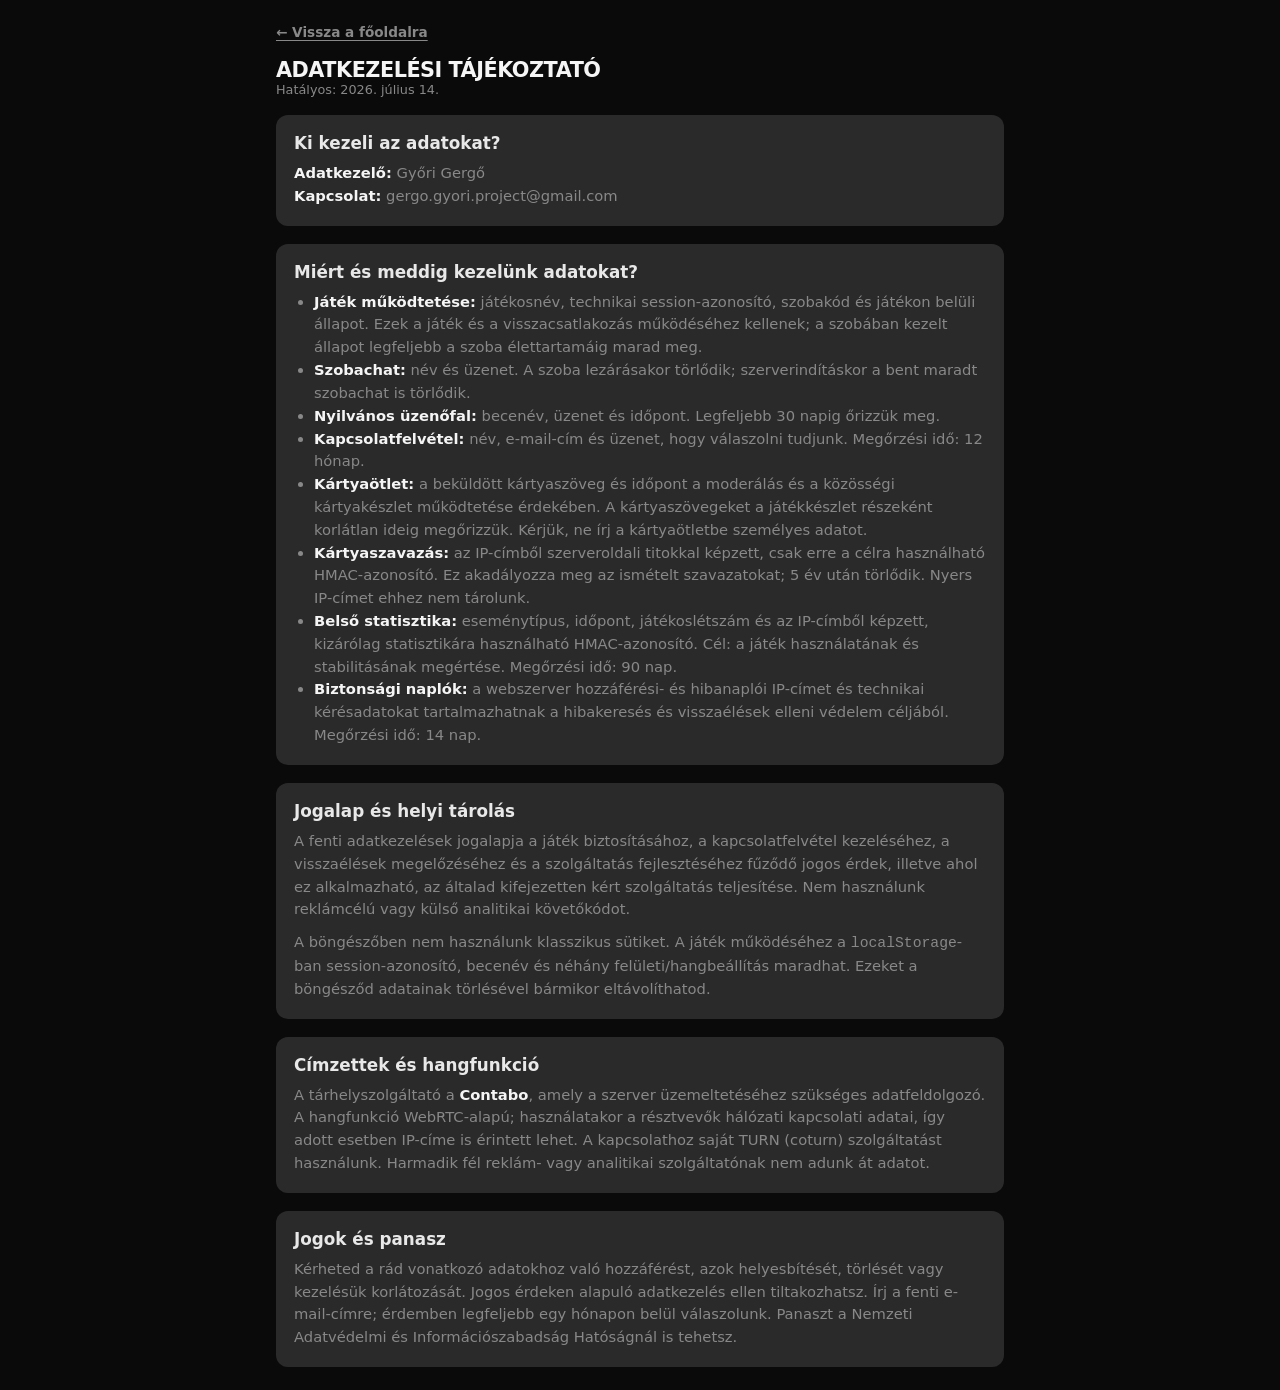
==== static/adatkezeles.html @ 983ae7fc "feat: publish privacy notice and retention rules" ====
<!DOCTYPE html>
<html lang="hu">
<head>
  <meta charset="UTF-8">
  <meta name="viewport" content="width=device-width, initial-scale=1.0">
  <title>Adatkezelési tájékoztató – Emberiség Ellenes Kártyák</title>
  <meta name="robots" content="noindex, follow">
  <link rel="canonical" href="https://emberisegelleneskartyak.hu/adatkezeles">
  <link rel="icon" type="image/svg+xml" href="/static/favicon.svg">
  <link rel="stylesheet" href="/static/css/base.css">
  <style>
    .privacy-page { max-width: 760px; justify-content: flex-start; gap: 18px; }
    .back-link { color: var(--text-muted); font-size: .85rem; font-weight: 700; text-decoration: underline; text-underline-offset: 3px; width: fit-content; }
    .privacy-card { background: var(--grey); border-radius: var(--radius); padding: 18px; }
    .privacy-card h2 { font-size: 1.05rem; margin: 0 0 9px; }
    .privacy-card p, .privacy-card li { color: var(--text-muted); font-size: .92rem; line-height: 1.55; }
    .privacy-card p { margin: 0; }
    .privacy-card ul { margin: 8px 0 0; padding-left: 20px; }
    .privacy-card strong { color: var(--white); }
    .updated { color: var(--text-muted); font-size: .8rem; }
  </style>
</head>
<body>
  <main class="page privacy-page">
    <a class="back-link" href="/">← Vissza a főoldalra</a>
    <header>
      <div class="logo">Adatkezelési tájékoztató</div>
      <p class="updated">Hatályos: 2026. július 14.</p>
    </header>

    <section class="privacy-card">
      <h2>Ki kezeli az adatokat?</h2>
      <p><strong>Adatkezelő:</strong> Győri Gergő<br><strong>Kapcsolat:</strong> <a href="mailto:gergo.gyori.project@gmail.com">gergo.gyori.project@gmail.com</a></p>
    </section>

    <section class="privacy-card">
      <h2>Miért és meddig kezelünk adatokat?</h2>
      <ul>
        <li><strong>Játék működtetése:</strong> játékosnév, technikai session-azonosító, szobakód és játékon belüli állapot. Ezek a játék és a visszacsatlakozás működéséhez kellenek; a szobában kezelt állapot legfeljebb a szoba élettartamáig marad meg.</li>
        <li><strong>Szobachat:</strong> név és üzenet. A szoba lezárásakor törlődik; szerverindításkor a bent maradt szobachat is törlődik.</li>
        <li><strong>Nyilvános üzenőfal:</strong> becenév, üzenet és időpont. Legfeljebb 30 napig őrizzük meg.</li>
        <li><strong>Kapcsolatfelvétel:</strong> név, e-mail-cím és üzenet, hogy válaszolni tudjunk. Megőrzési idő: 12 hónap.</li>
        <li><strong>Kártyaötlet:</strong> a beküldött kártyaszöveg és időpont a moderálás és a közösségi kártyakészlet működtetése érdekében. A kártyaszövegeket a játékkészlet részeként korlátlan ideig megőrizzük. Kérjük, ne írj a kártyaötletbe személyes adatot.</li>
        <li><strong>Kártyaszavazás:</strong> az IP-címből szerveroldali titokkal képzett, csak erre a célra használható HMAC-azonosító. Ez akadályozza meg az ismételt szavazatokat; 5 év után törlődik. Nyers IP-címet ehhez nem tárolunk.</li>
        <li><strong>Belső statisztika:</strong> eseménytípus, időpont, játékoslétszám és az IP-címből képzett, kizárólag statisztikára használható HMAC-azonosító. Cél: a játék használatának és stabilitásának megértése. Megőrzési idő: 90 nap.</li>
        <li><strong>Biztonsági naplók:</strong> a webszerver hozzáférési- és hibanaplói IP-címet és technikai kérésadatokat tartalmazhatnak a hibakeresés és visszaélések elleni védelem céljából. Megőrzési idő: 14 nap.</li>
      </ul>
    </section>

    <section class="privacy-card">
      <h2>Jogalap és helyi tárolás</h2>
      <p>A fenti adatkezelések jogalapja a játék biztosításához, a kapcsolatfelvétel kezeléséhez, a visszaélések megelőzéséhez és a szolgáltatás fejlesztéséhez fűződő jogos érdek, illetve ahol ez alkalmazható, az általad kifejezetten kért szolgáltatás teljesítése. Nem használunk reklámcélú vagy külső analitikai követőkódot.</p>
      <p style="margin-top:10px">A böngészőben nem használunk klasszikus sütiket. A játék működéséhez a <code>localStorage</code>-ban session-azonosító, becenév és néhány felületi/hangbeállítás maradhat. Ezeket a böngésződ adatainak törlésével bármikor eltávolíthatod.</p>
    </section>

    <section class="privacy-card">
      <h2>Címzettek és hangfunkció</h2>
      <p>A tárhelyszolgáltató a <strong>Contabo</strong>, amely a szerver üzemeltetéséhez szükséges adatfeldolgozó. A hangfunkció WebRTC-alapú; használatakor a résztvevők hálózati kapcsolati adatai, így adott esetben IP-címe is érintett lehet. A kapcsolathoz saját TURN (coturn) szolgáltatást használunk. Harmadik fél reklám- vagy analitikai szolgáltatónak nem adunk át adatot.</p>
    </section>

    <section class="privacy-card">
      <h2>Jogok és panasz</h2>
      <p>Kérheted a rád vonatkozó adatokhoz való hozzáférést, azok helyesbítését, törlését vagy kezelésük korlátozását. Jogos érdeken alapuló adatkezelés ellen tiltakozhatsz. Írj a fenti e-mail-címre; érdemben legfeljebb egy hónapon belül válaszolunk. Panaszt a <a href="https://www.naih.hu/erintetti-jogok" target="_blank" rel="noopener">Nemzeti Adatvédelmi és Információszabadság Hatóságnál</a> is tehetsz.</p>
    </section>
  </main>
</body>
</html>
---- static/css/base.css ----
*, *::before, *::after { box-sizing: border-box; margin: 0; padding: 0; }

:root {
  --black: #0a0a0a;
  --white: #f5f5f5;
  --grey:  #2a2a2a;
  --grey2: #3d3d3d;
  --accent: #e8e8e8;
  --danger: #c0392b;
  --success: #27ae60;
  --text-muted: #888;
  --radius: 12px;
  --card-radius: 10px;
  --font: 'Segoe UI', system-ui, sans-serif;
}

html, body {
  height: 100%;
  background: var(--black);
  color: var(--white);
  font-family: var(--font);
  font-size: 16px;
  -webkit-tap-highlight-color: transparent;
  overscroll-behavior: none;
}

a { color: inherit; text-decoration: none; }

.page {
  min-height: 100dvh;
  max-width: 480px;
  margin: 0 auto;
  padding: 24px 16px;
  display: flex;
  flex-direction: column;
  gap: 20px;
}

.logo {
  font-size: 1.3rem;
  font-weight: 800;
  letter-spacing: -0.5px;
  text-transform: uppercase;
}

h1 { font-size: 1.6rem; font-weight: 800; }
h2 { font-size: 1.1rem; font-weight: 700; color: var(--accent); }

/* Inputs */
.input {
  width: 100%;
  background: var(--grey);
  border: 2px solid var(--grey2);
  border-radius: var(--radius);
  color: var(--white);
  font-size: 1rem;
  padding: 14px 16px;
  outline: none;
  transition: border-color .15s;
}
.input:focus { border-color: var(--white); }
.input::placeholder { color: var(--text-muted); }

/* Buttons */
.btn {
  display: block;
  width: 100%;
  padding: 15px;
  border-radius: var(--radius);
  border: none;
  font-size: 1rem;
  font-weight: 700;
  cursor: pointer;
  text-align: center;
  transition: opacity .15s, transform .1s;
  letter-spacing: .3px;
}
.btn:active { transform: scale(.97); opacity: .85; }
.btn-primary { background: var(--white); color: var(--black); }
.btn-secondary { background: var(--grey); color: var(--white); }
.btn-danger { background: var(--danger); color: var(--white); }
.btn-sm {
  width: auto;
  padding: 8px 16px;
  font-size: .85rem;
  border-radius: 8px;
}
.btn:disabled { opacity: .4; cursor: not-allowed; }

/* Form group */
.field { display: flex; flex-direction: column; gap: 8px; }
.label { font-size: .85rem; font-weight: 600; color: var(--accent); }

/* Error */
.error-msg { color: var(--danger); font-size: .85rem; min-height: 1.2em; }

/* Card base */
.card-black, .card-white {
  border-radius: var(--card-radius);
  padding: 20px;
  font-weight: 700;
  line-height: 1.4;
  position: relative;
  user-select: none;
}
.card-black {
  background: var(--black);
  color: var(--white);
  border: 2px solid var(--white);
}
.card-white {
  background: var(--white);
  color: var(--black);
  border: 2px solid var(--black);
}

/* Player list */
.player-list { display: flex; flex-direction: column; gap: 8px; }
.player-row {
  display: flex;
  align-items: center;
  justify-content: space-between;
  padding: 10px 14px;
  background: var(--grey);
  border-radius: 8px;
  font-size: .9rem;
}
.player-row .name { font-weight: 600; }
.player-row .score { color: var(--text-muted); }
.player-row.czar .name::before { content: '♛ '; color: gold; }
.player-row.you .name::after  { content: ' (te)'; color: var(--text-muted); font-weight: 400; }
.player-row.disconnected { opacity: .4; }

/* Select row (editions, options) */
.select-group { display: flex; flex-direction: column; gap: 8px; }
.select-option {
  display: flex;
  align-items: center;
  gap: 12px;
  padding: 12px 14px;
  background: var(--grey);
  border-radius: 8px;
  cursor: pointer;
  font-size: .9rem;
  border: 2px solid transparent;
  transition: border-color .15s;
}
.select-option.selected { border-color: var(--white); }
.select-option input[type=checkbox],
.select-option input[type=radio] { accent-color: var(--white); width: 18px; height: 18px; cursor: pointer; }
.edition-hint { opacity: .55; font-size: .75rem; font-weight: 400; }

/* Segmented control */
.seg-control { display: flex; background: var(--grey); border-radius: var(--radius); overflow: hidden; }
.seg-control button {
  flex: 1;
  padding: 10px;
  background: none;
  border: none;
  color: var(--text-muted);
  font-size: .85rem;
  font-weight: 600;
  cursor: pointer;
  transition: background .15s, color .15s;
}
.seg-control button.active { background: var(--white); color: var(--black); }

/* Divider */
.divider { border: none; border-top: 1px solid var(--grey2); }

/* Toast */
#toast {
  position: fixed;
  bottom: 24px;
  left: 50%;
  transform: translateX(-50%) translateY(80px);
  background: var(--grey2);
  color: var(--white);
  padding: 12px 20px;
  border-radius: 20px;
  font-size: .9rem;
  font-weight: 600;
  transition: transform .25s ease;
  pointer-events: none;
  z-index: 999;
  white-space: nowrap;
}
#toast.show { transform: translateX(-50%) translateY(0); }

/* Overlay / modal */
.overlay {
  position: fixed; inset: 0;
  background: rgba(0,0,0,.75);
  display: flex; align-items: center; justify-content: center;
  z-index: 100;
  padding: 16px;
}
.modal {
  background: var(--grey);
  border-radius: var(--radius);
  padding: 24px;
  width: 100%;
  max-width: 380px;
  display: flex;
  flex-direction: column;
  gap: 16px;
}
.modal h2 { font-size: 1.1rem; }
.modal-actions { display: flex; gap: 10px; }
.modal-actions .btn { flex: 1; }
.hidden { display: none !important; }

/* Mic / voice button */
.mic-btn {
  width: 36px;
  height: 36px;
  border-radius: 50%;
  border: none;
  background: var(--grey2);
  color: var(--white);
  font-size: 1rem;
  cursor: pointer;
  display: flex;
  align-items: center;
  justify-content: center;
  transition: background .15s, transform .1s;
  flex-shrink: 0;
  line-height: 1;
}
.mic-btn.muted { background: var(--danger); }
.mic-btn:active { transform: scale(.9); }

/* Mute indicator next to player names */
.voice-indicator { font-size: .8rem; margin-right: 4px; }
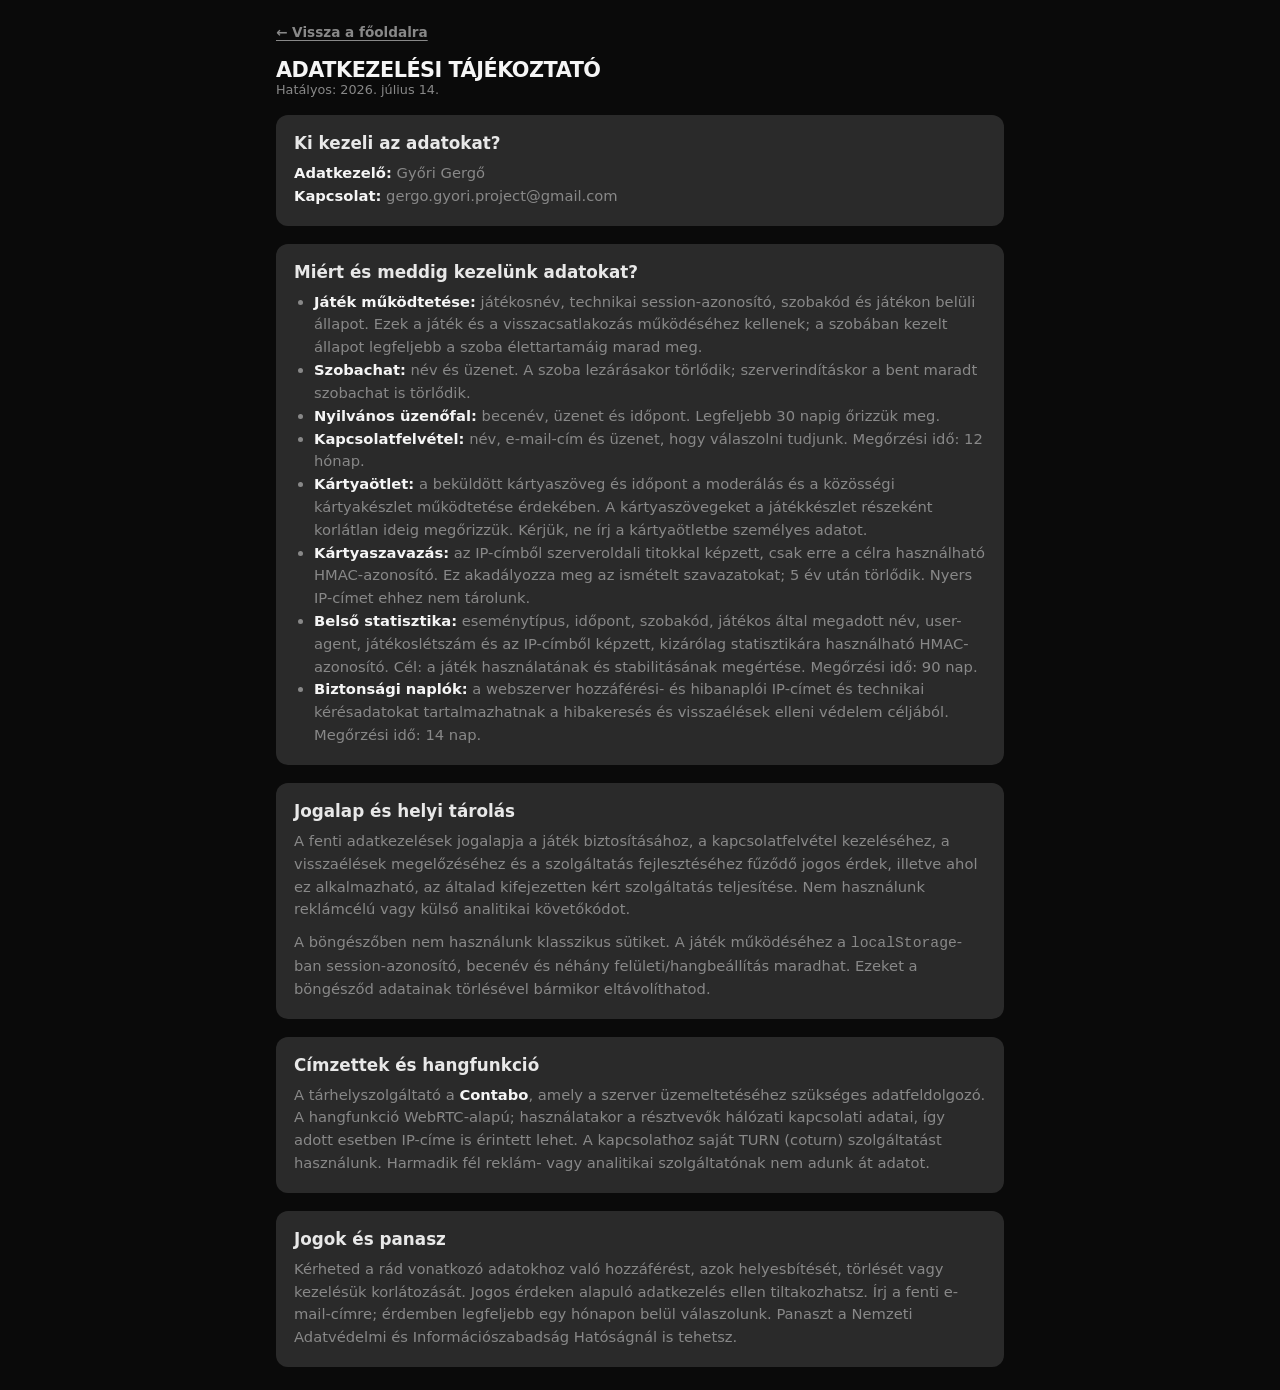
==== commit c9c1a890: "fix: retain admin analytics event details" ====
--- a/static/adatkezeles.html
+++ b/static/adatkezeles.html
@@ -42,7 +42,7 @@
         <li><strong>Kapcsolatfelvétel:</strong> név, e-mail-cím és üzenet, hogy válaszolni tudjunk. Megőrzési idő: 12 hónap.</li>
         <li><strong>Kártyaötlet:</strong> a beküldött kártyaszöveg és időpont a moderálás és a közösségi kártyakészlet működtetése érdekében. A kártyaszövegeket a játékkészlet részeként korlátlan ideig megőrizzük. Kérjük, ne írj a kártyaötletbe személyes adatot.</li>
         <li><strong>Kártyaszavazás:</strong> az IP-címből szerveroldali titokkal képzett, csak erre a célra használható HMAC-azonosító. Ez akadályozza meg az ismételt szavazatokat; 5 év után törlődik. Nyers IP-címet ehhez nem tárolunk.</li>
-        <li><strong>Belső statisztika:</strong> eseménytípus, időpont, játékoslétszám és az IP-címből képzett, kizárólag statisztikára használható HMAC-azonosító. Cél: a játék használatának és stabilitásának megértése. Megőrzési idő: 90 nap.</li>
+        <li><strong>Belső statisztika:</strong> eseménytípus, időpont, szobakód, játékos által megadott név, user-agent, játékoslétszám és az IP-címből képzett, kizárólag statisztikára használható HMAC-azonosító. Cél: a játék használatának és stabilitásának megértése. Megőrzési idő: 90 nap.</li>
         <li><strong>Biztonsági naplók:</strong> a webszerver hozzáférési- és hibanaplói IP-címet és technikai kérésadatokat tartalmazhatnak a hibakeresés és visszaélések elleni védelem céljából. Megőrzési idő: 14 nap.</li>
       </ul>
     </section>
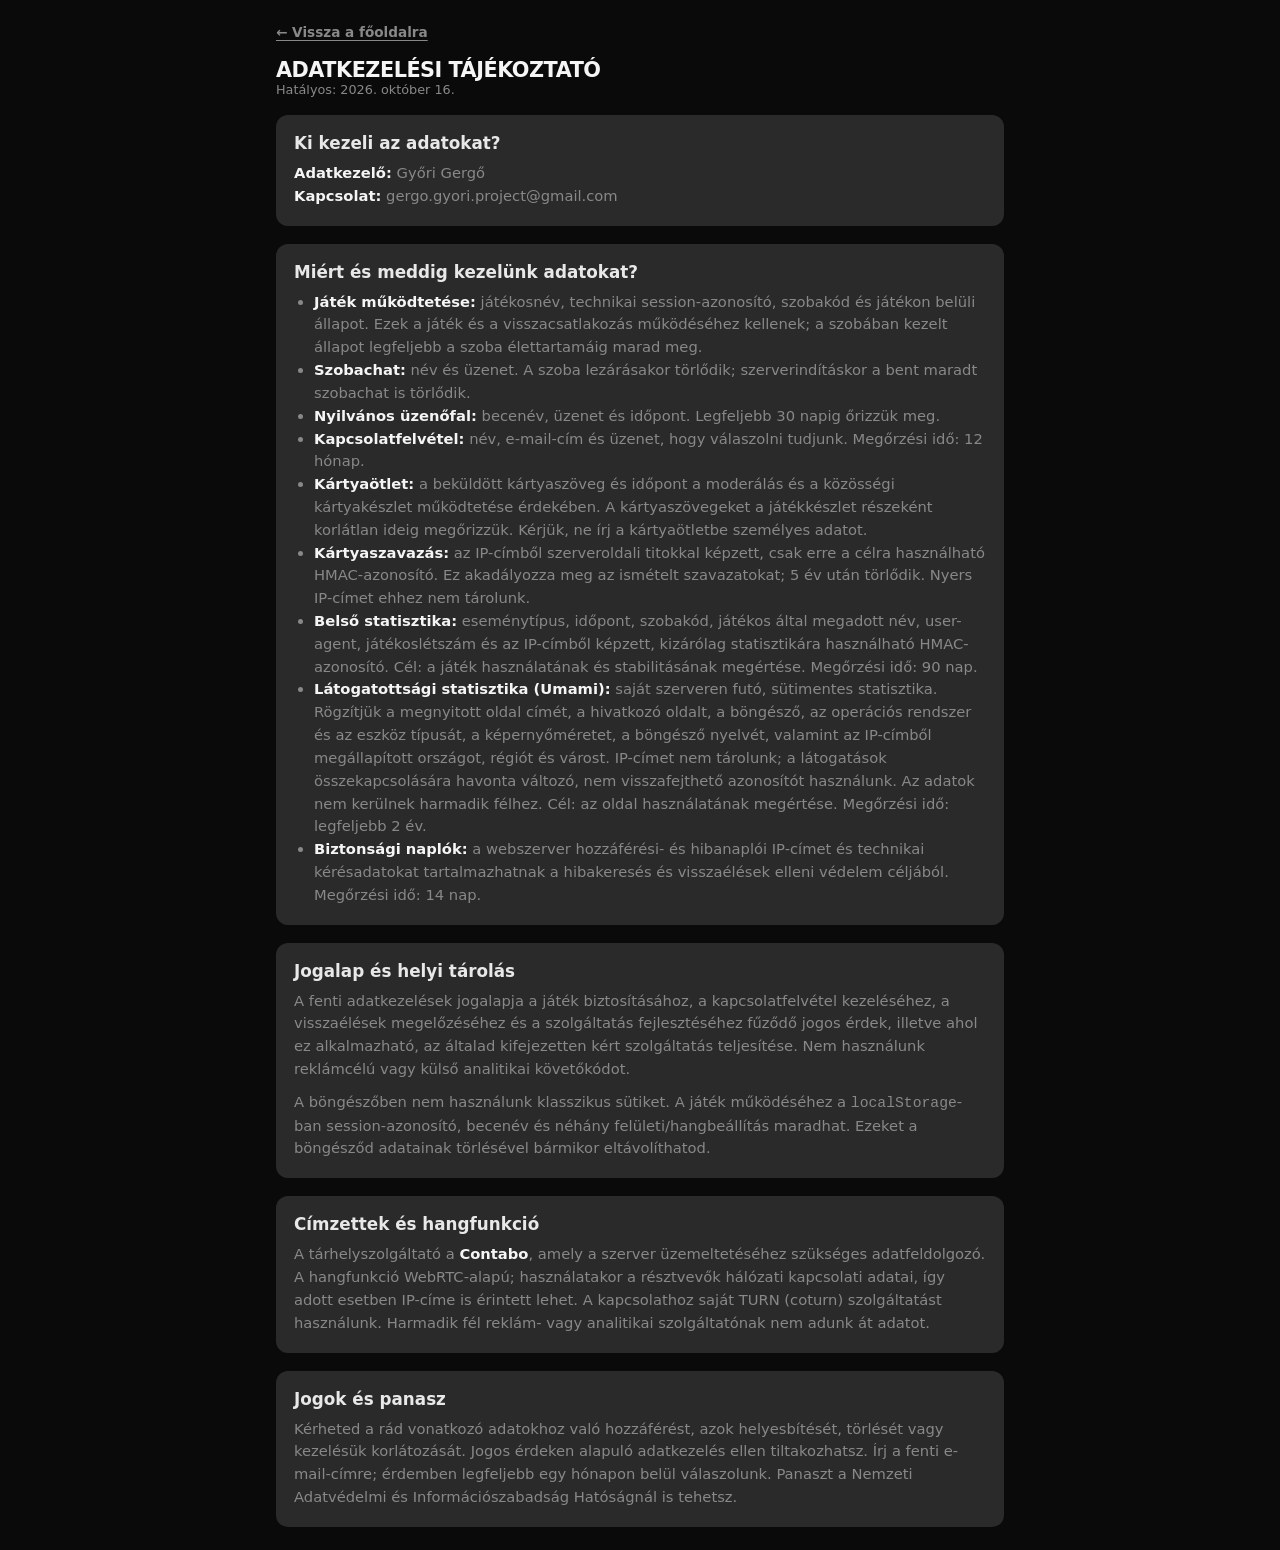
==== commit 6fa11e46: "feat: hidden ad banner slot, Umami in privacy notice, 2-year Umami retention - static/js/ads.js: one" ====
--- a/static/adatkezeles.html
+++ b/static/adatkezeles.html
@@ -19,13 +19,14 @@
     .privacy-card strong { color: var(--white); }
     .updated { color: var(--text-muted); font-size: .8rem; }
   </style>
+  <script defer src="https://stats.emberisegelleneskartyak.hu/script.js" data-website-id="3a36dfac-359e-4e1c-afda-27530984c903"></script>
 </head>
 <body>
   <main class="page privacy-page">
     <a class="back-link" href="/">← Vissza a főoldalra</a>
     <header>
       <div class="logo">Adatkezelési tájékoztató</div>
-      <p class="updated">Hatályos: 2026. július 14.</p>
+      <p class="updated">Hatályos: 2026. október 16.</p>
     </header>
 
     <section class="privacy-card">
@@ -43,6 +44,7 @@
         <li><strong>Kártyaötlet:</strong> a beküldött kártyaszöveg és időpont a moderálás és a közösségi kártyakészlet működtetése érdekében. A kártyaszövegeket a játékkészlet részeként korlátlan ideig megőrizzük. Kérjük, ne írj a kártyaötletbe személyes adatot.</li>
         <li><strong>Kártyaszavazás:</strong> az IP-címből szerveroldali titokkal képzett, csak erre a célra használható HMAC-azonosító. Ez akadályozza meg az ismételt szavazatokat; 5 év után törlődik. Nyers IP-címet ehhez nem tárolunk.</li>
         <li><strong>Belső statisztika:</strong> eseménytípus, időpont, szobakód, játékos által megadott név, user-agent, játékoslétszám és az IP-címből képzett, kizárólag statisztikára használható HMAC-azonosító. Cél: a játék használatának és stabilitásának megértése. Megőrzési idő: 90 nap.</li>
+        <li><strong>Látogatottsági statisztika (Umami):</strong> saját szerveren futó, sütimentes statisztika. Rögzítjük a megnyitott oldal címét, a hivatkozó oldalt, a böngésző, az operációs rendszer és az eszköz típusát, a képernyőméretet, a böngésző nyelvét, valamint az IP-címből megállapított országot, régiót és várost. IP-címet nem tárolunk; a látogatások összekapcsolására havonta változó, nem visszafejthető azonosítót használunk. Az adatok nem kerülnek harmadik félhez. Cél: az oldal használatának megértése. Megőrzési idő: legfeljebb 2 év.</li>
         <li><strong>Biztonsági naplók:</strong> a webszerver hozzáférési- és hibanaplói IP-címet és technikai kérésadatokat tartalmazhatnak a hibakeresés és visszaélések elleni védelem céljából. Megőrzési idő: 14 nap.</li>
       </ul>
     </section>
--- a/static/css/base.css
+++ b/static/css/base.css
@@ -136,11 +136,8 @@
 .select-option {
   display: flex;
   align-items: center;
-  gap: 12px;
-  padding: 12px 14px;
   background: var(--grey);
   border-radius: 8px;
-  cursor: pointer;
   font-size: .9rem;
   border: 2px solid transparent;
   transition: border-color .15s;
@@ -148,7 +145,29 @@
 .select-option.selected { border-color: var(--white); }
 .select-option input[type=checkbox],
 .select-option input[type=radio] { accent-color: var(--white); width: 18px; height: 18px; cursor: pointer; }
+.edition-choice {
+  display: flex;
+  align-items: center;
+  gap: 12px;
+  min-width: 0;
+  flex: 1;
+  padding: 12px 14px;
+  cursor: pointer;
+}
 .edition-hint { opacity: .55; font-size: .75rem; font-weight: 400; }
+.edition-cards-link {
+  align-self: stretch;
+  display: flex;
+  align-items: center;
+  padding: 0 12px;
+  border-left: 1px solid var(--grey2);
+  color: var(--white);
+  font-size: .75rem;
+  font-weight: 700;
+  text-decoration: none;
+  white-space: nowrap;
+}
+.edition-cards-link:active { background: var(--grey2); }
 
 /* Segmented control */
 .seg-control { display: flex; background: var(--grey); border-radius: var(--radius); overflow: hidden; }
@@ -232,3 +251,21 @@
 
 /* Mute indicator next to player names */
 .voice-indicator { font-size: .8rem; margin-right: 4px; }
+
+/* Bottom ad banner (static/js/ads.js) — in normal flow, never sticky/overlay.
+   Fixed height so the page doesn't jump when an ad loads. */
+.ad-slot { display: flex; flex-direction: column; align-items: center; gap: 4px; }
+.ad-slot[hidden] { display: none; }
+.ad-slot-label {
+  font-size: .65rem; letter-spacing: .08em; text-transform: uppercase;
+  color: var(--text-muted);
+}
+.ad-slot-box {
+  width: 100%; max-width: 320px; height: 50px;
+  display: flex; align-items: center; justify-content: center;
+  background: var(--grey); border: 1px dashed var(--grey2); border-radius: 6px;
+  color: var(--text-muted); font-size: .75rem; overflow: hidden;
+}
+@media (min-width: 641px) {
+  .ad-slot-box { max-width: 468px; height: 60px; }
+}
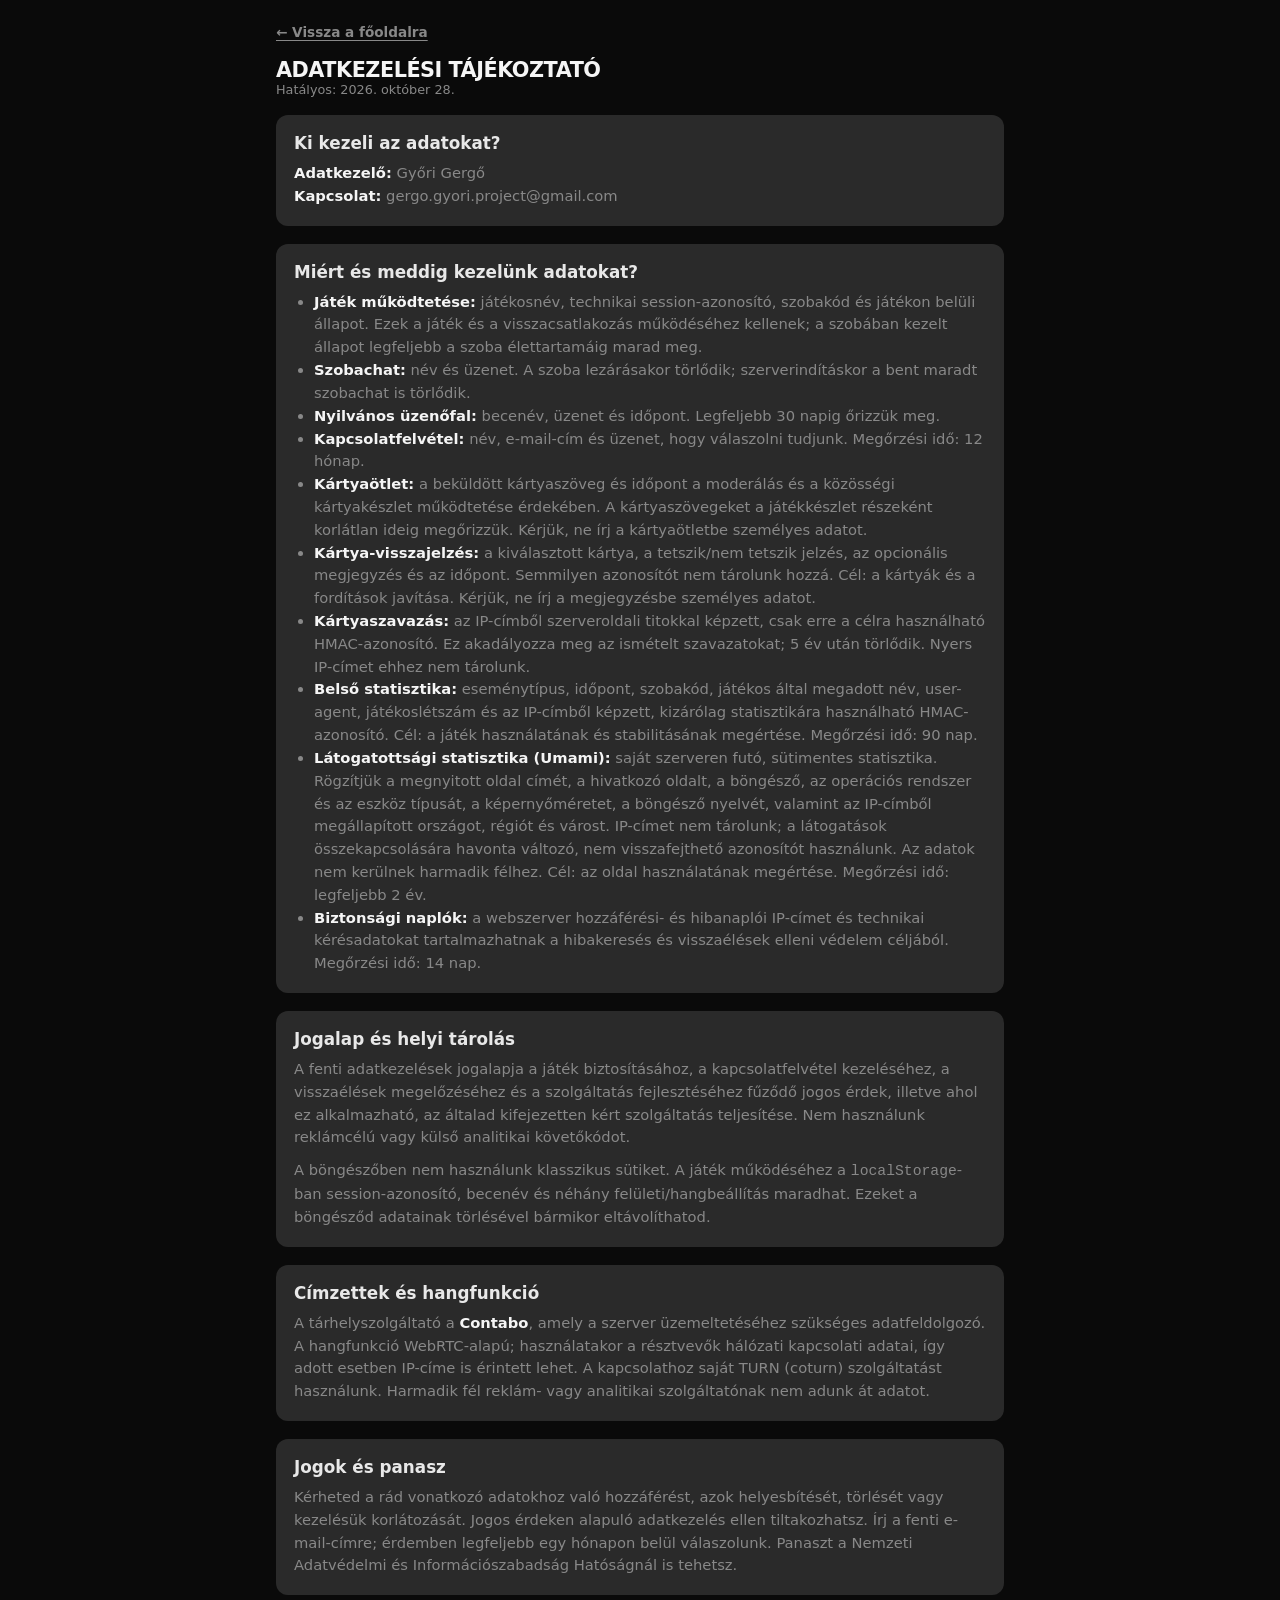
==== commit 9f73f383: "feat: card feedback page (/visszajelzes) replaces the in-game lightbulb Players search a card by typ" ====
--- a/static/adatkezeles.html
+++ b/static/adatkezeles.html
@@ -19,14 +19,15 @@
     .privacy-card strong { color: var(--white); }
     .updated { color: var(--text-muted); font-size: .8rem; }
   </style>
-  <script defer src="https://stats.emberisegelleneskartyak.hu/script.js" data-website-id="3a36dfac-359e-4e1c-afda-27530984c903"></script>
+  <script src="/static/js/umami-normalize.js?v=20261016-umami-norm"></script>
+  <script defer src="https://stats.emberisegelleneskartyak.hu/script.js" data-website-id="3a36dfac-359e-4e1c-afda-27530984c903" data-before-send="umamiBeforeSend"></script>
 </head>
 <body>
   <main class="page privacy-page">
     <a class="back-link" href="/">← Vissza a főoldalra</a>
     <header>
       <div class="logo">Adatkezelési tájékoztató</div>
-      <p class="updated">Hatályos: 2026. október 16.</p>
+      <p class="updated">Hatályos: 2026. október 28.</p>
     </header>
 
     <section class="privacy-card">
@@ -42,6 +43,7 @@
         <li><strong>Nyilvános üzenőfal:</strong> becenév, üzenet és időpont. Legfeljebb 30 napig őrizzük meg.</li>
         <li><strong>Kapcsolatfelvétel:</strong> név, e-mail-cím és üzenet, hogy válaszolni tudjunk. Megőrzési idő: 12 hónap.</li>
         <li><strong>Kártyaötlet:</strong> a beküldött kártyaszöveg és időpont a moderálás és a közösségi kártyakészlet működtetése érdekében. A kártyaszövegeket a játékkészlet részeként korlátlan ideig megőrizzük. Kérjük, ne írj a kártyaötletbe személyes adatot.</li>
+        <li><strong>Kártya-visszajelzés:</strong> a kiválasztott kártya, a tetszik/nem tetszik jelzés, az opcionális megjegyzés és az időpont. Semmilyen azonosítót nem tárolunk hozzá. Cél: a kártyák és a fordítások javítása. Kérjük, ne írj a megjegyzésbe személyes adatot.</li>
         <li><strong>Kártyaszavazás:</strong> az IP-címből szerveroldali titokkal képzett, csak erre a célra használható HMAC-azonosító. Ez akadályozza meg az ismételt szavazatokat; 5 év után törlődik. Nyers IP-címet ehhez nem tárolunk.</li>
         <li><strong>Belső statisztika:</strong> eseménytípus, időpont, szobakód, játékos által megadott név, user-agent, játékoslétszám és az IP-címből képzett, kizárólag statisztikára használható HMAC-azonosító. Cél: a játék használatának és stabilitásának megértése. Megőrzési idő: 90 nap.</li>
         <li><strong>Látogatottsági statisztika (Umami):</strong> saját szerveren futó, sütimentes statisztika. Rögzítjük a megnyitott oldal címét, a hivatkozó oldalt, a böngésző, az operációs rendszer és az eszköz típusát, a képernyőméretet, a böngésző nyelvét, valamint az IP-címből megállapított országot, régiót és várost. IP-címet nem tárolunk; a látogatások összekapcsolására havonta változó, nem visszafejthető azonosítót használunk. Az adatok nem kerülnek harmadik félhez. Cél: az oldal használatának megértése. Megőrzési idő: legfeljebb 2 év.</li>
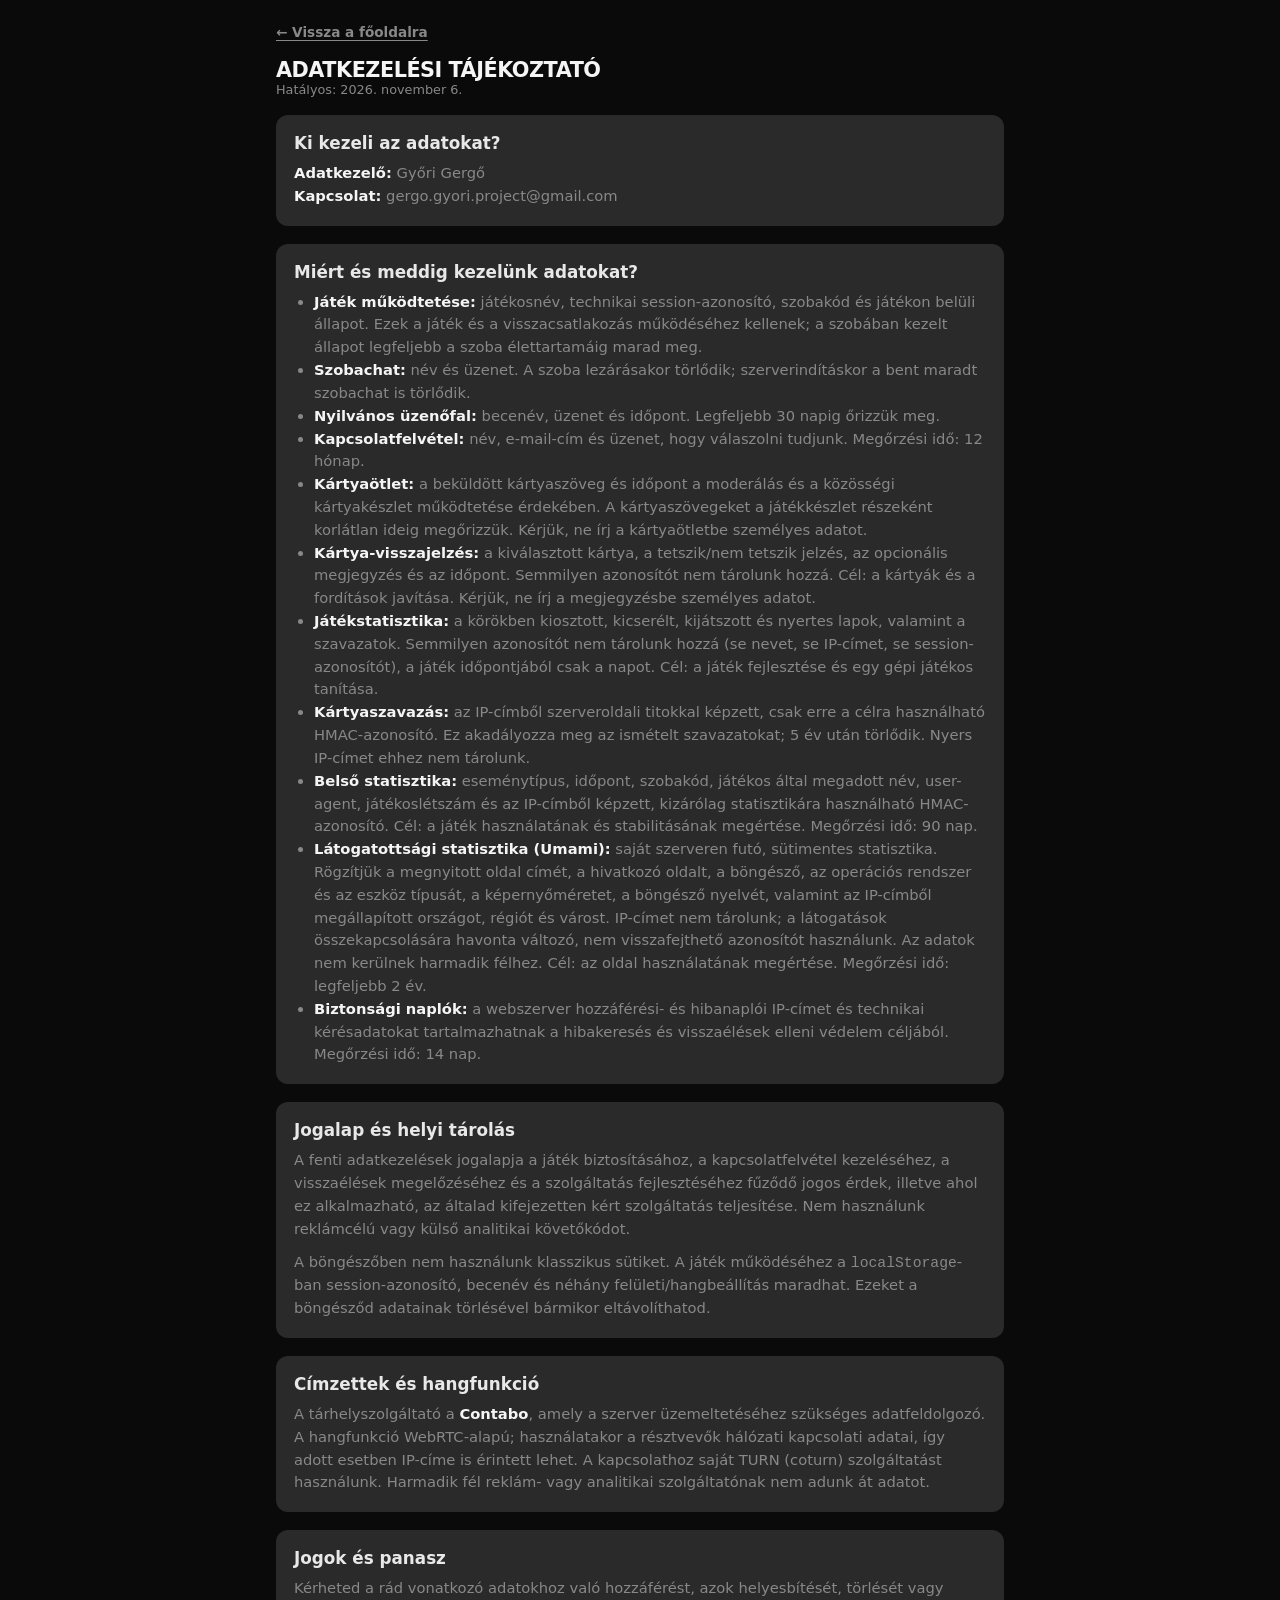
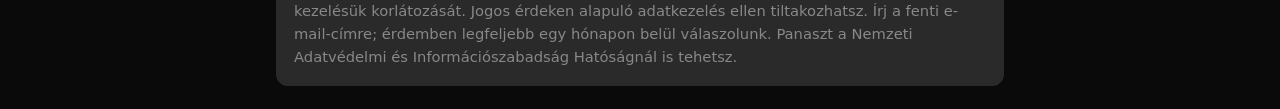
==== commit 255326a0: "feat: anonymous gameplay log for ML training data (gameplay.db) Implements docs/ml/gameplay-logging." ====
--- a/static/adatkezeles.html
+++ b/static/adatkezeles.html
@@ -27,7 +27,7 @@
     <a class="back-link" href="/">← Vissza a főoldalra</a>
     <header>
       <div class="logo">Adatkezelési tájékoztató</div>
-      <p class="updated">Hatályos: 2026. október 28.</p>
+      <p class="updated">Hatályos: 2026. november 6.</p>
     </header>
 
     <section class="privacy-card">
@@ -44,6 +44,7 @@
         <li><strong>Kapcsolatfelvétel:</strong> név, e-mail-cím és üzenet, hogy válaszolni tudjunk. Megőrzési idő: 12 hónap.</li>
         <li><strong>Kártyaötlet:</strong> a beküldött kártyaszöveg és időpont a moderálás és a közösségi kártyakészlet működtetése érdekében. A kártyaszövegeket a játékkészlet részeként korlátlan ideig megőrizzük. Kérjük, ne írj a kártyaötletbe személyes adatot.</li>
         <li><strong>Kártya-visszajelzés:</strong> a kiválasztott kártya, a tetszik/nem tetszik jelzés, az opcionális megjegyzés és az időpont. Semmilyen azonosítót nem tárolunk hozzá. Cél: a kártyák és a fordítások javítása. Kérjük, ne írj a megjegyzésbe személyes adatot.</li>
+        <li><strong>Játékstatisztika:</strong> a körökben kiosztott, kicserélt, kijátszott és nyertes lapok, valamint a szavazatok. Semmilyen azonosítót nem tárolunk hozzá (se nevet, se IP-címet, se session-azonosítót), a játék időpontjából csak a napot. Cél: a játék fejlesztése és egy gépi játékos tanítása.</li>
         <li><strong>Kártyaszavazás:</strong> az IP-címből szerveroldali titokkal képzett, csak erre a célra használható HMAC-azonosító. Ez akadályozza meg az ismételt szavazatokat; 5 év után törlődik. Nyers IP-címet ehhez nem tárolunk.</li>
         <li><strong>Belső statisztika:</strong> eseménytípus, időpont, szobakód, játékos által megadott név, user-agent, játékoslétszám és az IP-címből képzett, kizárólag statisztikára használható HMAC-azonosító. Cél: a játék használatának és stabilitásának megértése. Megőrzési idő: 90 nap.</li>
         <li><strong>Látogatottsági statisztika (Umami):</strong> saját szerveren futó, sütimentes statisztika. Rögzítjük a megnyitott oldal címét, a hivatkozó oldalt, a böngésző, az operációs rendszer és az eszköz típusát, a képernyőméretet, a böngésző nyelvét, valamint az IP-címből megállapított országot, régiót és várost. IP-címet nem tárolunk; a látogatások összekapcsolására havonta változó, nem visszafejthető azonosítót használunk. Az adatok nem kerülnek harmadik félhez. Cél: az oldal használatának megértése. Megőrzési idő: legfeljebb 2 év.</li>
